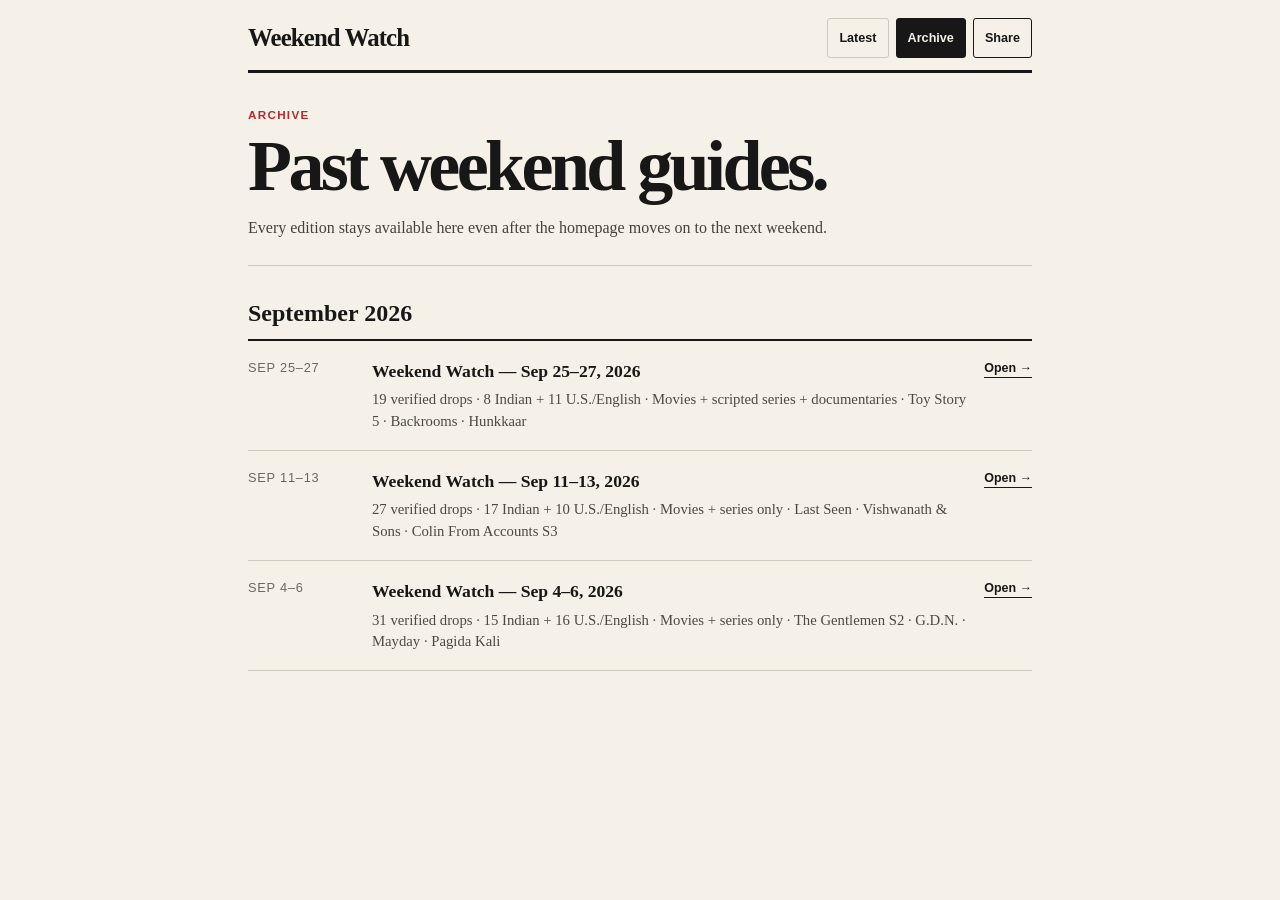
==== archive/index.html @ e4eef2a5 "Sept 25th Update" ====
<!DOCTYPE html>
<html lang="en"><head><meta charset="utf-8"/><meta content="width=device-width, initial-scale=1, viewport-fit=cover" name="viewport"/><title>Weekend Watch — Archive</title><style> :root{--paper:#f5f1e8;--ink:#171717;--muted:#6b675f;--line:#cfc8bb;--red:#b52a2a;--blue:#275a8a}*{box-sizing:border-box}body{margin:0;background:var(--paper);color:var(--ink);font-family:Arial,Helvetica,sans-serif;line-height:1.45;-webkit-font-smoothing:antialiased}.page{width:min(820px,100%);margin:0 auto;padding:0 18px 56px}header{padding:18px 0 12px;border-bottom:3px solid var(--ink)}.masthead-row{display:flex;align-items:center;justify-content:space-between;gap:14px}.brand{font-family:Georgia,"Times New Roman",serif;font-weight:700;font-size:1.55rem;letter-spacing:-.035em;white-space:nowrap}.header-actions{display:flex;align-items:center;gap:7px}.nav-link,.share{display:inline-flex;align-items:center;justify-content:center;min-height:40px;padding:8px 11px;border:1px solid var(--line);border-radius:3px;background:transparent;color:var(--ink);text-decoration:none;font-weight:700;font-size:.79rem;cursor:pointer;white-space:nowrap}.nav-link.active{background:var(--ink);border-color:var(--ink);color:var(--paper)}.share{border-color:var(--ink)}.hero{padding:34px 0 26px;border-bottom:1px solid var(--line)}.kicker{color:var(--red);font-weight:800;text-transform:uppercase;letter-spacing:.11em;font-size:.73rem;margin-bottom:8px}h1{font-family:Georgia,"Times New Roman",serif;font-size:clamp(2.3rem,9vw,4.5rem);line-height:.97;letter-spacing:-.05em;margin:0}.dek{color:#45413b;font-family:Georgia,"Times New Roman",serif;font-size:1rem;margin:14px 0 0}.month{margin-top:30px}.month h2{font-family:Georgia,"Times New Roman",serif;font-size:1.5rem;margin:0;padding-bottom:8px;border-bottom:2px solid var(--ink)}.edition{display:grid;grid-template-columns:110px minmax(0,1fr) auto;gap:14px;align-items:start;padding:18px 0;border-bottom:1px solid var(--line)}.date{color:var(--muted);font-size:.8rem;text-transform:uppercase;letter-spacing:.06em}.title{font-family:Georgia,"Times New Roman",serif;font-size:1.1rem;font-weight:700}.summary{color:#4d4841;font-family:Georgia,"Times New Roman",serif;font-size:.92rem;margin-top:5px}.open{color:var(--ink);text-decoration:none;font-weight:800;font-size:.78rem;white-space:nowrap;border-bottom:1px solid var(--ink)}.toast{position:fixed;left:50%;bottom:22px;transform:translateX(-50%) translateY(20px);background:var(--ink);color:#fff;padding:10px 14px;border-radius:4px;font-size:.8rem;opacity:0;pointer-events:none;transition:.2s ease}.toast.show{opacity:1;transform:translateX(-50%) translateY(0)}@media(max-width:560px){.edition{grid-template-columns:1fr auto}.date{grid-column:1/-1}}@media(max-width:480px){.masthead-row{flex-wrap:wrap}.header-actions{width:100%;justify-content:flex-start}}</style><link href="/manifest.webmanifest" rel="manifest"/><meta content="#f5f1e8" name="theme-color"/><meta content="Weekend Watch" name="application-name"/><meta content="yes" name="apple-mobile-web-app-capable"/><meta content="Weekend Watch" name="apple-mobile-web-app-title"/><link href="/icons/apple-touch-icon.png" rel="apple-touch-icon" sizes="180x180"/><link href="/icons/favicon-32.png" rel="icon" sizes="32x32" type="image/png"/><link href="/icons/icon-192.png" rel="icon" sizes="192x192" type="image/png"/></head><body><div class="page"><header><div class="masthead-row"><div class="brand">Weekend Watch</div><div aria-label="Site navigation" class="header-actions"><a class="nav-link" href="/">Latest</a><a class="nav-link active" href="/archive/">Archive</a><button class="share" id="shareButton" type="button">Share</button></div></div></header><section class="hero"><div class="kicker">Archive</div><h1>Past weekend guides.</h1><p class="dek">Every edition stays available here even after the homepage moves on to the next weekend.</p></section><section class="month"><h2>September 2026</h2>
<article class="edition"><div class="date">Sep 25–27</div><div><div class="title">Weekend Watch — Sep 25–27, 2026</div><div class="summary">19 verified drops · 8 Indian + 11 U.S./English · Movies + scripted series + documentaries · Toy Story 5 · Backrooms · Hunkkaar</div></div><a class="open" href="/archive/2026-09-25/">Open →</a></article><article class="edition"><div class="date">Sep 11–13</div><div><div class="title">Weekend Watch — Sep 11–13, 2026</div><div class="summary">27 verified drops · 17 Indian + 10 U.S./English · Movies + series only · Last Seen · Vishwanath &amp; Sons · Colin From Accounts S3</div></div><a class="open" href="/archive/2026-09-11/">Open →</a></article>
<article class="edition"><div class="date">Sep 4–6</div><div><div class="title">Weekend Watch — Sep 4–6, 2026</div><div class="summary">31 verified drops · 15 Indian + 16 U.S./English · Movies + series only · The Gentlemen S2 · G.D.N. · Mayday · Pagida Kali</div></div><a class="open" href="/archive/2026-09-04/">Open →</a></article>
</section></div><div aria-live="polite" class="toast" id="toast" role="status">Link copied</div><script>(()=>{const b=document.getElementById('shareButton'),t=document.getElementById('toast'),u='https://ott.rudraraju.dev/archive/';function s(m){t.textContent=m;t.classList.add('show');setTimeout(()=>t.classList.remove('show'),1800)}b.addEventListener('click',async()=>{const d={title:'Weekend Watch Archive',text:'Browse past Weekend Watch guides.',url:u};try{if(navigator.share)await navigator.share(d);else if(navigator.clipboard){await navigator.clipboard.writeText(u);s('Link copied')}else s('Copy the page address to share')}catch(e){if(e&&e.name!=='AbortError')s('Could not share')}})})();</script><script>if("serviceWorker"in navigator)window.addEventListener("load",()=>navigator.serviceWorker.register("/sw.js").catch(()=>{}));</script></body></html>
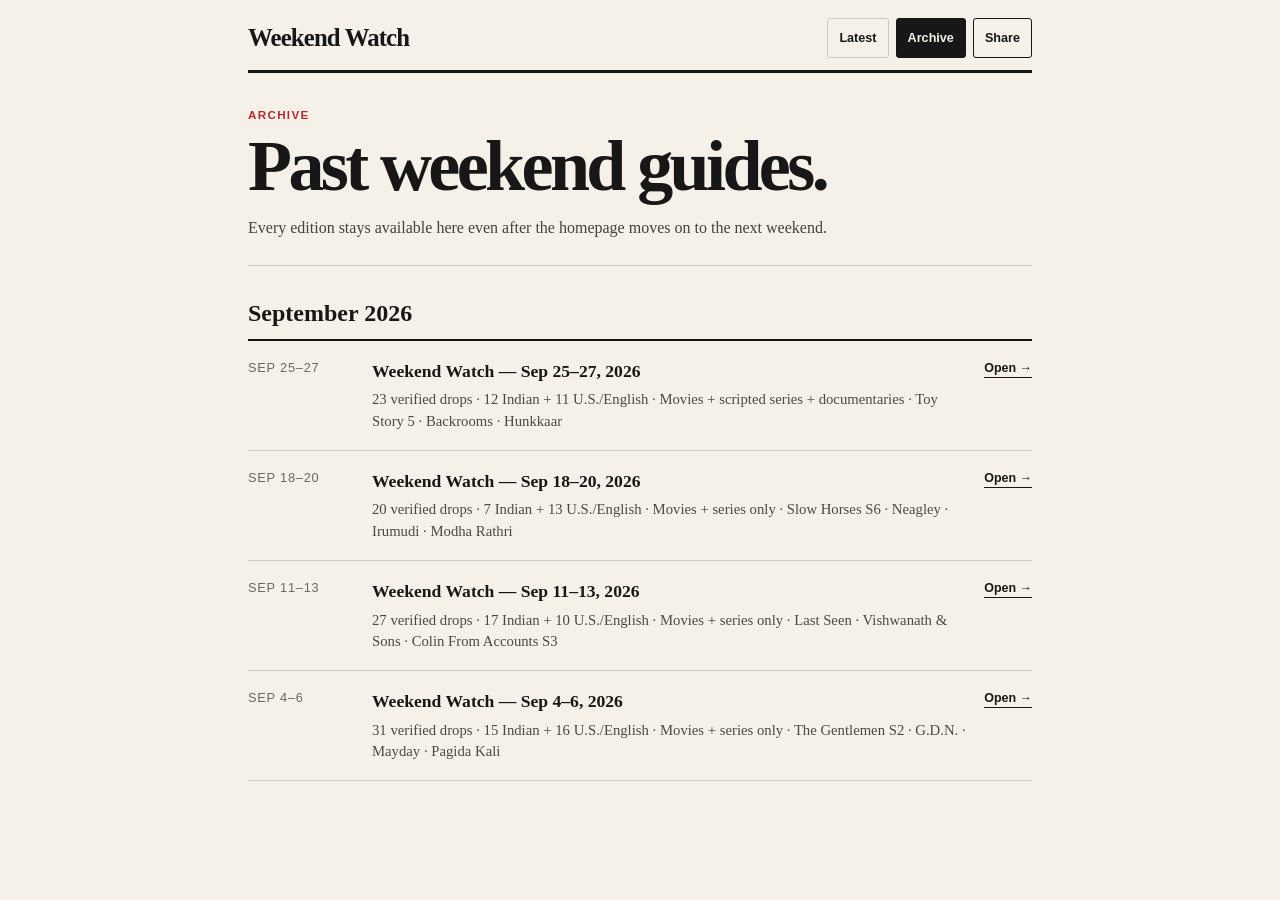
==== commit 648aea6d: "Missing content added back" ====
--- a/archive/index.html
+++ b/archive/index.html
@@ -1,5 +1,6 @@
 <!DOCTYPE html>
+
 <html lang="en"><head><meta charset="utf-8"/><meta content="width=device-width, initial-scale=1, viewport-fit=cover" name="viewport"/><title>Weekend Watch — Archive</title><style> :root{--paper:#f5f1e8;--ink:#171717;--muted:#6b675f;--line:#cfc8bb;--red:#b52a2a;--blue:#275a8a}*{box-sizing:border-box}body{margin:0;background:var(--paper);color:var(--ink);font-family:Arial,Helvetica,sans-serif;line-height:1.45;-webkit-font-smoothing:antialiased}.page{width:min(820px,100%);margin:0 auto;padding:0 18px 56px}header{padding:18px 0 12px;border-bottom:3px solid var(--ink)}.masthead-row{display:flex;align-items:center;justify-content:space-between;gap:14px}.brand{font-family:Georgia,"Times New Roman",serif;font-weight:700;font-size:1.55rem;letter-spacing:-.035em;white-space:nowrap}.header-actions{display:flex;align-items:center;gap:7px}.nav-link,.share{display:inline-flex;align-items:center;justify-content:center;min-height:40px;padding:8px 11px;border:1px solid var(--line);border-radius:3px;background:transparent;color:var(--ink);text-decoration:none;font-weight:700;font-size:.79rem;cursor:pointer;white-space:nowrap}.nav-link.active{background:var(--ink);border-color:var(--ink);color:var(--paper)}.share{border-color:var(--ink)}.hero{padding:34px 0 26px;border-bottom:1px solid var(--line)}.kicker{color:var(--red);font-weight:800;text-transform:uppercase;letter-spacing:.11em;font-size:.73rem;margin-bottom:8px}h1{font-family:Georgia,"Times New Roman",serif;font-size:clamp(2.3rem,9vw,4.5rem);line-height:.97;letter-spacing:-.05em;margin:0}.dek{color:#45413b;font-family:Georgia,"Times New Roman",serif;font-size:1rem;margin:14px 0 0}.month{margin-top:30px}.month h2{font-family:Georgia,"Times New Roman",serif;font-size:1.5rem;margin:0;padding-bottom:8px;border-bottom:2px solid var(--ink)}.edition{display:grid;grid-template-columns:110px minmax(0,1fr) auto;gap:14px;align-items:start;padding:18px 0;border-bottom:1px solid var(--line)}.date{color:var(--muted);font-size:.8rem;text-transform:uppercase;letter-spacing:.06em}.title{font-family:Georgia,"Times New Roman",serif;font-size:1.1rem;font-weight:700}.summary{color:#4d4841;font-family:Georgia,"Times New Roman",serif;font-size:.92rem;margin-top:5px}.open{color:var(--ink);text-decoration:none;font-weight:800;font-size:.78rem;white-space:nowrap;border-bottom:1px solid var(--ink)}.toast{position:fixed;left:50%;bottom:22px;transform:translateX(-50%) translateY(20px);background:var(--ink);color:#fff;padding:10px 14px;border-radius:4px;font-size:.8rem;opacity:0;pointer-events:none;transition:.2s ease}.toast.show{opacity:1;transform:translateX(-50%) translateY(0)}@media(max-width:560px){.edition{grid-template-columns:1fr auto}.date{grid-column:1/-1}}@media(max-width:480px){.masthead-row{flex-wrap:wrap}.header-actions{width:100%;justify-content:flex-start}}</style><link href="/manifest.webmanifest" rel="manifest"/><meta content="#f5f1e8" name="theme-color"/><meta content="Weekend Watch" name="application-name"/><meta content="yes" name="apple-mobile-web-app-capable"/><meta content="Weekend Watch" name="apple-mobile-web-app-title"/><link href="/icons/apple-touch-icon.png" rel="apple-touch-icon" sizes="180x180"/><link href="/icons/favicon-32.png" rel="icon" sizes="32x32" type="image/png"/><link href="/icons/icon-192.png" rel="icon" sizes="192x192" type="image/png"/></head><body><div class="page"><header><div class="masthead-row"><div class="brand">Weekend Watch</div><div aria-label="Site navigation" class="header-actions"><a class="nav-link" href="/">Latest</a><a class="nav-link active" href="/archive/">Archive</a><button class="share" id="shareButton" type="button">Share</button></div></div></header><section class="hero"><div class="kicker">Archive</div><h1>Past weekend guides.</h1><p class="dek">Every edition stays available here even after the homepage moves on to the next weekend.</p></section><section class="month"><h2>September 2026</h2>
-<article class="edition"><div class="date">Sep 25–27</div><div><div class="title">Weekend Watch — Sep 25–27, 2026</div><div class="summary">19 verified drops · 8 Indian + 11 U.S./English · Movies + scripted series + documentaries · Toy Story 5 · Backrooms · Hunkkaar</div></div><a class="open" href="/archive/2026-09-25/">Open →</a></article><article class="edition"><div class="date">Sep 11–13</div><div><div class="title">Weekend Watch — Sep 11–13, 2026</div><div class="summary">27 verified drops · 17 Indian + 10 U.S./English · Movies + series only · Last Seen · Vishwanath &amp; Sons · Colin From Accounts S3</div></div><a class="open" href="/archive/2026-09-11/">Open →</a></article>
+<article class="edition"><div class="date">Sep 25–27</div><div><div class="title">Weekend Watch — Sep 25–27, 2026</div><div class="summary">23 verified drops · 12 Indian + 11 U.S./English · Movies + scripted series + documentaries · Toy Story 5 · Backrooms · Hunkkaar</div></div><a class="open" href="/archive/2026-09-25/">Open →</a></article><article class="edition"><div class="date">Sep 18–20</div><div><div class="title">Weekend Watch — Sep 18–20, 2026</div><div class="summary">20 verified drops · 7 Indian + 13 U.S./English · Movies + series only · Slow Horses S6 · Neagley · Irumudi · Modha Rathri</div></div><a class="open" href="/archive/2026-09-18/">Open →</a></article><article class="edition"><div class="date">Sep 11–13</div><div><div class="title">Weekend Watch — Sep 11–13, 2026</div><div class="summary">27 verified drops · 17 Indian + 10 U.S./English · Movies + series only · Last Seen · Vishwanath &amp; Sons · Colin From Accounts S3</div></div><a class="open" href="/archive/2026-09-11/">Open →</a></article>
 <article class="edition"><div class="date">Sep 4–6</div><div><div class="title">Weekend Watch — Sep 4–6, 2026</div><div class="summary">31 verified drops · 15 Indian + 16 U.S./English · Movies + series only · The Gentlemen S2 · G.D.N. · Mayday · Pagida Kali</div></div><a class="open" href="/archive/2026-09-04/">Open →</a></article>
 </section></div><div aria-live="polite" class="toast" id="toast" role="status">Link copied</div><script>(()=>{const b=document.getElementById('shareButton'),t=document.getElementById('toast'),u='https://ott.rudraraju.dev/archive/';function s(m){t.textContent=m;t.classList.add('show');setTimeout(()=>t.classList.remove('show'),1800)}b.addEventListener('click',async()=>{const d={title:'Weekend Watch Archive',text:'Browse past Weekend Watch guides.',url:u};try{if(navigator.share)await navigator.share(d);else if(navigator.clipboard){await navigator.clipboard.writeText(u);s('Link copied')}else s('Copy the page address to share')}catch(e){if(e&&e.name!=='AbortError')s('Could not share')}})})();</script><script>if("serviceWorker"in navigator)window.addEventListener("load",()=>navigator.serviceWorker.register("/sw.js").catch(()=>{}));</script></body></html>
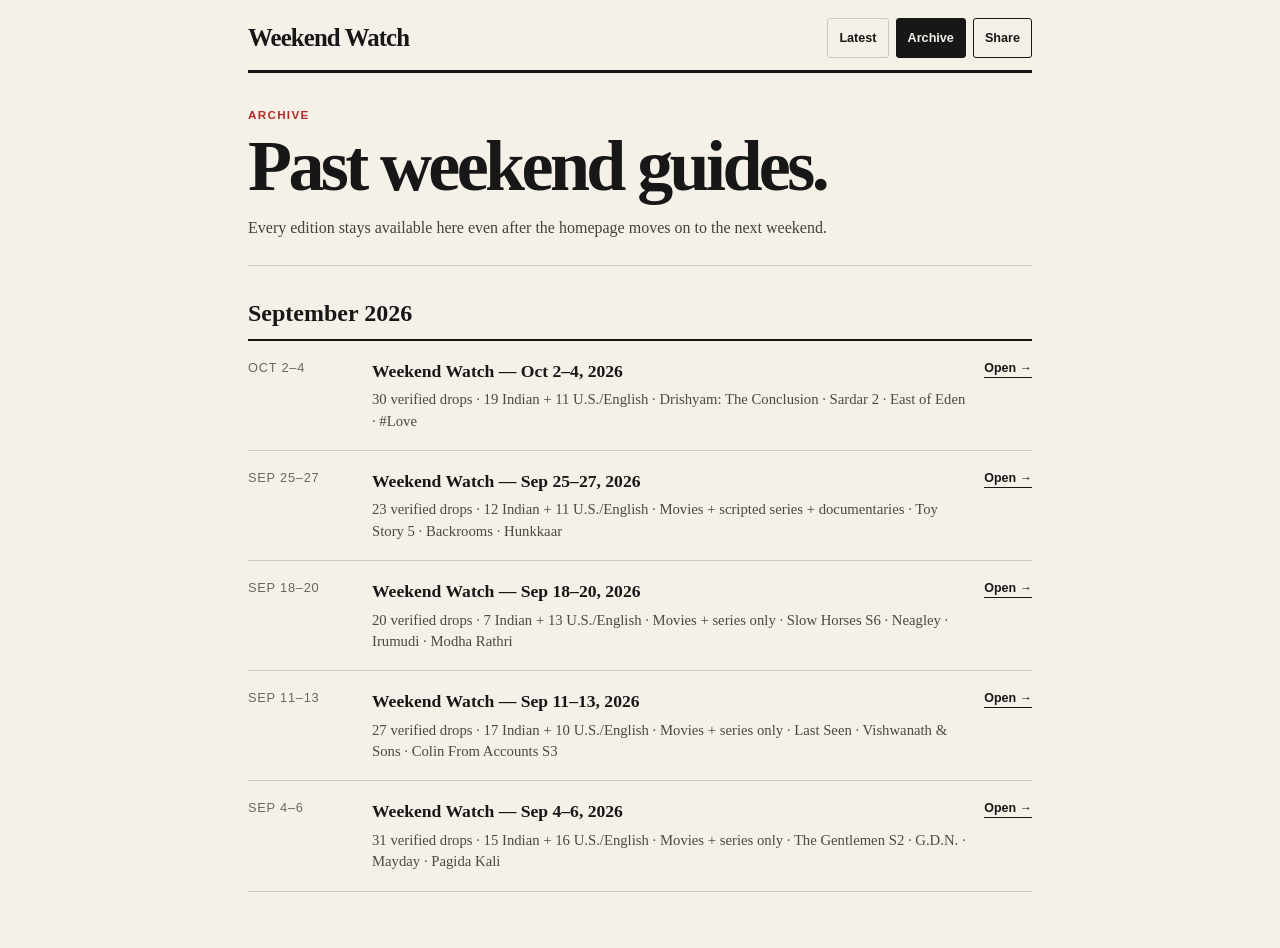
==== commit d3020b75: "Oct 2nd Update" ====
--- a/archive/index.html
+++ b/archive/index.html
@@ -1,6 +1,6 @@
 <!DOCTYPE html>
 
 <html lang="en"><head><meta charset="utf-8"/><meta content="width=device-width, initial-scale=1, viewport-fit=cover" name="viewport"/><title>Weekend Watch — Archive</title><style> :root{--paper:#f5f1e8;--ink:#171717;--muted:#6b675f;--line:#cfc8bb;--red:#b52a2a;--blue:#275a8a}*{box-sizing:border-box}body{margin:0;background:var(--paper);color:var(--ink);font-family:Arial,Helvetica,sans-serif;line-height:1.45;-webkit-font-smoothing:antialiased}.page{width:min(820px,100%);margin:0 auto;padding:0 18px 56px}header{padding:18px 0 12px;border-bottom:3px solid var(--ink)}.masthead-row{display:flex;align-items:center;justify-content:space-between;gap:14px}.brand{font-family:Georgia,"Times New Roman",serif;font-weight:700;font-size:1.55rem;letter-spacing:-.035em;white-space:nowrap}.header-actions{display:flex;align-items:center;gap:7px}.nav-link,.share{display:inline-flex;align-items:center;justify-content:center;min-height:40px;padding:8px 11px;border:1px solid var(--line);border-radius:3px;background:transparent;color:var(--ink);text-decoration:none;font-weight:700;font-size:.79rem;cursor:pointer;white-space:nowrap}.nav-link.active{background:var(--ink);border-color:var(--ink);color:var(--paper)}.share{border-color:var(--ink)}.hero{padding:34px 0 26px;border-bottom:1px solid var(--line)}.kicker{color:var(--red);font-weight:800;text-transform:uppercase;letter-spacing:.11em;font-size:.73rem;margin-bottom:8px}h1{font-family:Georgia,"Times New Roman",serif;font-size:clamp(2.3rem,9vw,4.5rem);line-height:.97;letter-spacing:-.05em;margin:0}.dek{color:#45413b;font-family:Georgia,"Times New Roman",serif;font-size:1rem;margin:14px 0 0}.month{margin-top:30px}.month h2{font-family:Georgia,"Times New Roman",serif;font-size:1.5rem;margin:0;padding-bottom:8px;border-bottom:2px solid var(--ink)}.edition{display:grid;grid-template-columns:110px minmax(0,1fr) auto;gap:14px;align-items:start;padding:18px 0;border-bottom:1px solid var(--line)}.date{color:var(--muted);font-size:.8rem;text-transform:uppercase;letter-spacing:.06em}.title{font-family:Georgia,"Times New Roman",serif;font-size:1.1rem;font-weight:700}.summary{color:#4d4841;font-family:Georgia,"Times New Roman",serif;font-size:.92rem;margin-top:5px}.open{color:var(--ink);text-decoration:none;font-weight:800;font-size:.78rem;white-space:nowrap;border-bottom:1px solid var(--ink)}.toast{position:fixed;left:50%;bottom:22px;transform:translateX(-50%) translateY(20px);background:var(--ink);color:#fff;padding:10px 14px;border-radius:4px;font-size:.8rem;opacity:0;pointer-events:none;transition:.2s ease}.toast.show{opacity:1;transform:translateX(-50%) translateY(0)}@media(max-width:560px){.edition{grid-template-columns:1fr auto}.date{grid-column:1/-1}}@media(max-width:480px){.masthead-row{flex-wrap:wrap}.header-actions{width:100%;justify-content:flex-start}}</style><link href="/manifest.webmanifest" rel="manifest"/><meta content="#f5f1e8" name="theme-color"/><meta content="Weekend Watch" name="application-name"/><meta content="yes" name="apple-mobile-web-app-capable"/><meta content="Weekend Watch" name="apple-mobile-web-app-title"/><link href="/icons/apple-touch-icon.png" rel="apple-touch-icon" sizes="180x180"/><link href="/icons/favicon-32.png" rel="icon" sizes="32x32" type="image/png"/><link href="/icons/icon-192.png" rel="icon" sizes="192x192" type="image/png"/></head><body><div class="page"><header><div class="masthead-row"><div class="brand">Weekend Watch</div><div aria-label="Site navigation" class="header-actions"><a class="nav-link" href="/">Latest</a><a class="nav-link active" href="/archive/">Archive</a><button class="share" id="shareButton" type="button">Share</button></div></div></header><section class="hero"><div class="kicker">Archive</div><h1>Past weekend guides.</h1><p class="dek">Every edition stays available here even after the homepage moves on to the next weekend.</p></section><section class="month"><h2>September 2026</h2>
-<article class="edition"><div class="date">Sep 25–27</div><div><div class="title">Weekend Watch — Sep 25–27, 2026</div><div class="summary">23 verified drops · 12 Indian + 11 U.S./English · Movies + scripted series + documentaries · Toy Story 5 · Backrooms · Hunkkaar</div></div><a class="open" href="/archive/2026-09-25/">Open →</a></article><article class="edition"><div class="date">Sep 18–20</div><div><div class="title">Weekend Watch — Sep 18–20, 2026</div><div class="summary">20 verified drops · 7 Indian + 13 U.S./English · Movies + series only · Slow Horses S6 · Neagley · Irumudi · Modha Rathri</div></div><a class="open" href="/archive/2026-09-18/">Open →</a></article><article class="edition"><div class="date">Sep 11–13</div><div><div class="title">Weekend Watch — Sep 11–13, 2026</div><div class="summary">27 verified drops · 17 Indian + 10 U.S./English · Movies + series only · Last Seen · Vishwanath &amp; Sons · Colin From Accounts S3</div></div><a class="open" href="/archive/2026-09-11/">Open →</a></article>
+<article class="edition"><div class="date">Oct 2–4</div><div><div class="title">Weekend Watch — Oct 2–4, 2026</div><div class="summary">30 verified drops · 19 Indian + 11 U.S./English · Drishyam: The Conclusion · Sardar 2 · East of Eden · #Love</div></div><a class="open" href="/archive/2026-10-02/">Open →</a></article><article class="edition"><div class="date">Sep 25–27</div><div><div class="title">Weekend Watch — Sep 25–27, 2026</div><div class="summary">23 verified drops · 12 Indian + 11 U.S./English · Movies + scripted series + documentaries · Toy Story 5 · Backrooms · Hunkkaar</div></div><a class="open" href="/archive/2026-09-25/">Open →</a></article><article class="edition"><div class="date">Sep 18–20</div><div><div class="title">Weekend Watch — Sep 18–20, 2026</div><div class="summary">20 verified drops · 7 Indian + 13 U.S./English · Movies + series only · Slow Horses S6 · Neagley · Irumudi · Modha Rathri</div></div><a class="open" href="/archive/2026-09-18/">Open →</a></article><article class="edition"><div class="date">Sep 11–13</div><div><div class="title">Weekend Watch — Sep 11–13, 2026</div><div class="summary">27 verified drops · 17 Indian + 10 U.S./English · Movies + series only · Last Seen · Vishwanath &amp; Sons · Colin From Accounts S3</div></div><a class="open" href="/archive/2026-09-11/">Open →</a></article>
 <article class="edition"><div class="date">Sep 4–6</div><div><div class="title">Weekend Watch — Sep 4–6, 2026</div><div class="summary">31 verified drops · 15 Indian + 16 U.S./English · Movies + series only · The Gentlemen S2 · G.D.N. · Mayday · Pagida Kali</div></div><a class="open" href="/archive/2026-09-04/">Open →</a></article>
 </section></div><div aria-live="polite" class="toast" id="toast" role="status">Link copied</div><script>(()=>{const b=document.getElementById('shareButton'),t=document.getElementById('toast'),u='https://ott.rudraraju.dev/archive/';function s(m){t.textContent=m;t.classList.add('show');setTimeout(()=>t.classList.remove('show'),1800)}b.addEventListener('click',async()=>{const d={title:'Weekend Watch Archive',text:'Browse past Weekend Watch guides.',url:u};try{if(navigator.share)await navigator.share(d);else if(navigator.clipboard){await navigator.clipboard.writeText(u);s('Link copied')}else s('Copy the page address to share')}catch(e){if(e&&e.name!=='AbortError')s('Could not share')}})})();</script><script>if("serviceWorker"in navigator)window.addEventListener("load",()=>navigator.serviceWorker.register("/sw.js").catch(()=>{}));</script></body></html>
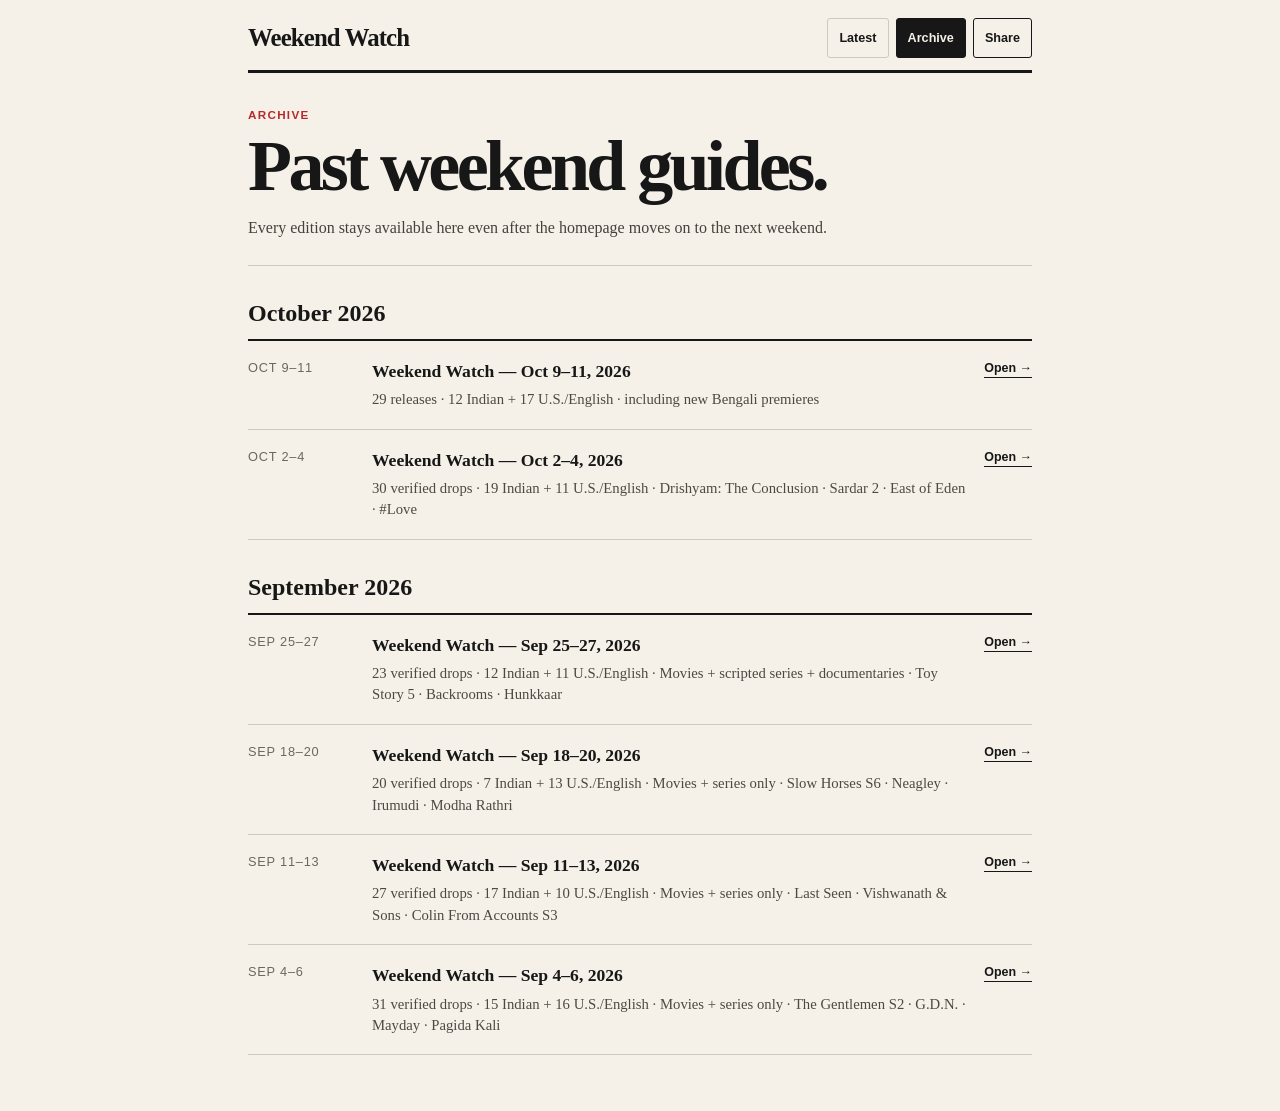
==== commit 5defe262: "Oct 9th Update" ====
--- a/archive/index.html
+++ b/archive/index.html
@@ -1,6 +1,8 @@
 <!DOCTYPE html>
 
-<html lang="en"><head><meta charset="utf-8"/><meta content="width=device-width, initial-scale=1, viewport-fit=cover" name="viewport"/><title>Weekend Watch — Archive</title><style> :root{--paper:#f5f1e8;--ink:#171717;--muted:#6b675f;--line:#cfc8bb;--red:#b52a2a;--blue:#275a8a}*{box-sizing:border-box}body{margin:0;background:var(--paper);color:var(--ink);font-family:Arial,Helvetica,sans-serif;line-height:1.45;-webkit-font-smoothing:antialiased}.page{width:min(820px,100%);margin:0 auto;padding:0 18px 56px}header{padding:18px 0 12px;border-bottom:3px solid var(--ink)}.masthead-row{display:flex;align-items:center;justify-content:space-between;gap:14px}.brand{font-family:Georgia,"Times New Roman",serif;font-weight:700;font-size:1.55rem;letter-spacing:-.035em;white-space:nowrap}.header-actions{display:flex;align-items:center;gap:7px}.nav-link,.share{display:inline-flex;align-items:center;justify-content:center;min-height:40px;padding:8px 11px;border:1px solid var(--line);border-radius:3px;background:transparent;color:var(--ink);text-decoration:none;font-weight:700;font-size:.79rem;cursor:pointer;white-space:nowrap}.nav-link.active{background:var(--ink);border-color:var(--ink);color:var(--paper)}.share{border-color:var(--ink)}.hero{padding:34px 0 26px;border-bottom:1px solid var(--line)}.kicker{color:var(--red);font-weight:800;text-transform:uppercase;letter-spacing:.11em;font-size:.73rem;margin-bottom:8px}h1{font-family:Georgia,"Times New Roman",serif;font-size:clamp(2.3rem,9vw,4.5rem);line-height:.97;letter-spacing:-.05em;margin:0}.dek{color:#45413b;font-family:Georgia,"Times New Roman",serif;font-size:1rem;margin:14px 0 0}.month{margin-top:30px}.month h2{font-family:Georgia,"Times New Roman",serif;font-size:1.5rem;margin:0;padding-bottom:8px;border-bottom:2px solid var(--ink)}.edition{display:grid;grid-template-columns:110px minmax(0,1fr) auto;gap:14px;align-items:start;padding:18px 0;border-bottom:1px solid var(--line)}.date{color:var(--muted);font-size:.8rem;text-transform:uppercase;letter-spacing:.06em}.title{font-family:Georgia,"Times New Roman",serif;font-size:1.1rem;font-weight:700}.summary{color:#4d4841;font-family:Georgia,"Times New Roman",serif;font-size:.92rem;margin-top:5px}.open{color:var(--ink);text-decoration:none;font-weight:800;font-size:.78rem;white-space:nowrap;border-bottom:1px solid var(--ink)}.toast{position:fixed;left:50%;bottom:22px;transform:translateX(-50%) translateY(20px);background:var(--ink);color:#fff;padding:10px 14px;border-radius:4px;font-size:.8rem;opacity:0;pointer-events:none;transition:.2s ease}.toast.show{opacity:1;transform:translateX(-50%) translateY(0)}@media(max-width:560px){.edition{grid-template-columns:1fr auto}.date{grid-column:1/-1}}@media(max-width:480px){.masthead-row{flex-wrap:wrap}.header-actions{width:100%;justify-content:flex-start}}</style><link href="/manifest.webmanifest" rel="manifest"/><meta content="#f5f1e8" name="theme-color"/><meta content="Weekend Watch" name="application-name"/><meta content="yes" name="apple-mobile-web-app-capable"/><meta content="Weekend Watch" name="apple-mobile-web-app-title"/><link href="/icons/apple-touch-icon.png" rel="apple-touch-icon" sizes="180x180"/><link href="/icons/favicon-32.png" rel="icon" sizes="32x32" type="image/png"/><link href="/icons/icon-192.png" rel="icon" sizes="192x192" type="image/png"/></head><body><div class="page"><header><div class="masthead-row"><div class="brand">Weekend Watch</div><div aria-label="Site navigation" class="header-actions"><a class="nav-link" href="/">Latest</a><a class="nav-link active" href="/archive/">Archive</a><button class="share" id="shareButton" type="button">Share</button></div></div></header><section class="hero"><div class="kicker">Archive</div><h1>Past weekend guides.</h1><p class="dek">Every edition stays available here even after the homepage moves on to the next weekend.</p></section><section class="month"><h2>September 2026</h2>
-<article class="edition"><div class="date">Oct 2–4</div><div><div class="title">Weekend Watch — Oct 2–4, 2026</div><div class="summary">30 verified drops · 19 Indian + 11 U.S./English · Drishyam: The Conclusion · Sardar 2 · East of Eden · #Love</div></div><a class="open" href="/archive/2026-10-02/">Open →</a></article><article class="edition"><div class="date">Sep 25–27</div><div><div class="title">Weekend Watch — Sep 25–27, 2026</div><div class="summary">23 verified drops · 12 Indian + 11 U.S./English · Movies + scripted series + documentaries · Toy Story 5 · Backrooms · Hunkkaar</div></div><a class="open" href="/archive/2026-09-25/">Open →</a></article><article class="edition"><div class="date">Sep 18–20</div><div><div class="title">Weekend Watch — Sep 18–20, 2026</div><div class="summary">20 verified drops · 7 Indian + 13 U.S./English · Movies + series only · Slow Horses S6 · Neagley · Irumudi · Modha Rathri</div></div><a class="open" href="/archive/2026-09-18/">Open →</a></article><article class="edition"><div class="date">Sep 11–13</div><div><div class="title">Weekend Watch — Sep 11–13, 2026</div><div class="summary">27 verified drops · 17 Indian + 10 U.S./English · Movies + series only · Last Seen · Vishwanath &amp; Sons · Colin From Accounts S3</div></div><a class="open" href="/archive/2026-09-11/">Open →</a></article>
+<html lang="en"><head><meta charset="utf-8"/><meta content="width=device-width, initial-scale=1, viewport-fit=cover" name="viewport"/><title>Weekend Watch — Archive</title><style> :root{--paper:#f5f1e8;--ink:#171717;--muted:#6b675f;--line:#cfc8bb;--red:#b52a2a;--blue:#275a8a}*{box-sizing:border-box}body{margin:0;background:var(--paper);color:var(--ink);font-family:Arial,Helvetica,sans-serif;line-height:1.45;-webkit-font-smoothing:antialiased}.page{width:min(820px,100%);margin:0 auto;padding:0 18px 56px}header{padding:18px 0 12px;border-bottom:3px solid var(--ink)}.masthead-row{display:flex;align-items:center;justify-content:space-between;gap:14px}.brand{font-family:Georgia,"Times New Roman",serif;font-weight:700;font-size:1.55rem;letter-spacing:-.035em;white-space:nowrap}.header-actions{display:flex;align-items:center;gap:7px}.nav-link,.share{display:inline-flex;align-items:center;justify-content:center;min-height:40px;padding:8px 11px;border:1px solid var(--line);border-radius:3px;background:transparent;color:var(--ink);text-decoration:none;font-weight:700;font-size:.79rem;cursor:pointer;white-space:nowrap}.nav-link.active{background:var(--ink);border-color:var(--ink);color:var(--paper)}.share{border-color:var(--ink)}.hero{padding:34px 0 26px;border-bottom:1px solid var(--line)}.kicker{color:var(--red);font-weight:800;text-transform:uppercase;letter-spacing:.11em;font-size:.73rem;margin-bottom:8px}h1{font-family:Georgia,"Times New Roman",serif;font-size:clamp(2.3rem,9vw,4.5rem);line-height:.97;letter-spacing:-.05em;margin:0}.dek{color:#45413b;font-family:Georgia,"Times New Roman",serif;font-size:1rem;margin:14px 0 0}.month{margin-top:30px}.month h2{font-family:Georgia,"Times New Roman",serif;font-size:1.5rem;margin:0;padding-bottom:8px;border-bottom:2px solid var(--ink)}.edition{display:grid;grid-template-columns:110px minmax(0,1fr) auto;gap:14px;align-items:start;padding:18px 0;border-bottom:1px solid var(--line)}.date{color:var(--muted);font-size:.8rem;text-transform:uppercase;letter-spacing:.06em}.title{font-family:Georgia,"Times New Roman",serif;font-size:1.1rem;font-weight:700}.summary{color:#4d4841;font-family:Georgia,"Times New Roman",serif;font-size:.92rem;margin-top:5px}.open{color:var(--ink);text-decoration:none;font-weight:800;font-size:.78rem;white-space:nowrap;border-bottom:1px solid var(--ink)}.toast{position:fixed;left:50%;bottom:22px;transform:translateX(-50%) translateY(20px);background:var(--ink);color:#fff;padding:10px 14px;border-radius:4px;font-size:.8rem;opacity:0;pointer-events:none;transition:.2s ease}.toast.show{opacity:1;transform:translateX(-50%) translateY(0)}@media(max-width:560px){.edition{grid-template-columns:1fr auto}.date{grid-column:1/-1}}@media(max-width:480px){.masthead-row{flex-wrap:wrap}.header-actions{width:100%;justify-content:flex-start}}</style><link href="/manifest.webmanifest" rel="manifest"/><meta content="#f5f1e8" name="theme-color"/><meta content="Weekend Watch" name="application-name"/><meta content="yes" name="apple-mobile-web-app-capable"/><meta content="Weekend Watch" name="apple-mobile-web-app-title"/><link href="/icons/apple-touch-icon.png" rel="apple-touch-icon" sizes="180x180"/><link href="/icons/favicon-32.png" rel="icon" sizes="32x32" type="image/png"/><link href="/icons/icon-192.png" rel="icon" sizes="192x192" type="image/png"/></head><body><div class="page"><header><div class="masthead-row"><div class="brand">Weekend Watch</div><div aria-label="Site navigation" class="header-actions"><a class="nav-link" href="/">Latest</a><a class="nav-link active" href="/archive/">Archive</a><button class="share" id="shareButton" type="button">Share</button></div></div></header><section class="hero"><div class="kicker">Archive</div><h1>Past weekend guides.</h1><p class="dek">Every edition stays available here even after the homepage moves on to the next weekend.</p></section><section class="month"><h2>October 2026</h2>
+<article class="edition"><div class="date">Oct 9–11</div><div><div class="title">Weekend Watch — Oct 9–11, 2026</div><div class="summary">29 releases · 12 Indian + 17 U.S./English · including new Bengali premieres</div></div><a class="open" href="/archive/2026-10-09/">Open →</a></article>
+<article class="edition"><div class="date">Oct 2–4</div><div><div class="title">Weekend Watch — Oct 2–4, 2026</div><div class="summary">30 verified drops · 19 Indian + 11 U.S./English · Drishyam: The Conclusion · Sardar 2 · East of Eden · #Love</div></div><a class="open" href="/archive/2026-10-02/">Open →</a></article></section><section class="month"><h2>September 2026</h2>
+<article class="edition"><div class="date">Sep 25–27</div><div><div class="title">Weekend Watch — Sep 25–27, 2026</div><div class="summary">23 verified drops · 12 Indian + 11 U.S./English · Movies + scripted series + documentaries · Toy Story 5 · Backrooms · Hunkkaar</div></div><a class="open" href="/archive/2026-09-25/">Open →</a></article><article class="edition"><div class="date">Sep 18–20</div><div><div class="title">Weekend Watch — Sep 18–20, 2026</div><div class="summary">20 verified drops · 7 Indian + 13 U.S./English · Movies + series only · Slow Horses S6 · Neagley · Irumudi · Modha Rathri</div></div><a class="open" href="/archive/2026-09-18/">Open →</a></article><article class="edition"><div class="date">Sep 11–13</div><div><div class="title">Weekend Watch — Sep 11–13, 2026</div><div class="summary">27 verified drops · 17 Indian + 10 U.S./English · Movies + series only · Last Seen · Vishwanath &amp; Sons · Colin From Accounts S3</div></div><a class="open" href="/archive/2026-09-11/">Open →</a></article>
 <article class="edition"><div class="date">Sep 4–6</div><div><div class="title">Weekend Watch — Sep 4–6, 2026</div><div class="summary">31 verified drops · 15 Indian + 16 U.S./English · Movies + series only · The Gentlemen S2 · G.D.N. · Mayday · Pagida Kali</div></div><a class="open" href="/archive/2026-09-04/">Open →</a></article>
 </section></div><div aria-live="polite" class="toast" id="toast" role="status">Link copied</div><script>(()=>{const b=document.getElementById('shareButton'),t=document.getElementById('toast'),u='https://ott.rudraraju.dev/archive/';function s(m){t.textContent=m;t.classList.add('show');setTimeout(()=>t.classList.remove('show'),1800)}b.addEventListener('click',async()=>{const d={title:'Weekend Watch Archive',text:'Browse past Weekend Watch guides.',url:u};try{if(navigator.share)await navigator.share(d);else if(navigator.clipboard){await navigator.clipboard.writeText(u);s('Link copied')}else s('Copy the page address to share')}catch(e){if(e&&e.name!=='AbortError')s('Could not share')}})})();</script><script>if("serviceWorker"in navigator)window.addEventListener("load",()=>navigator.serviceWorker.register("/sw.js").catch(()=>{}));</script></body></html>
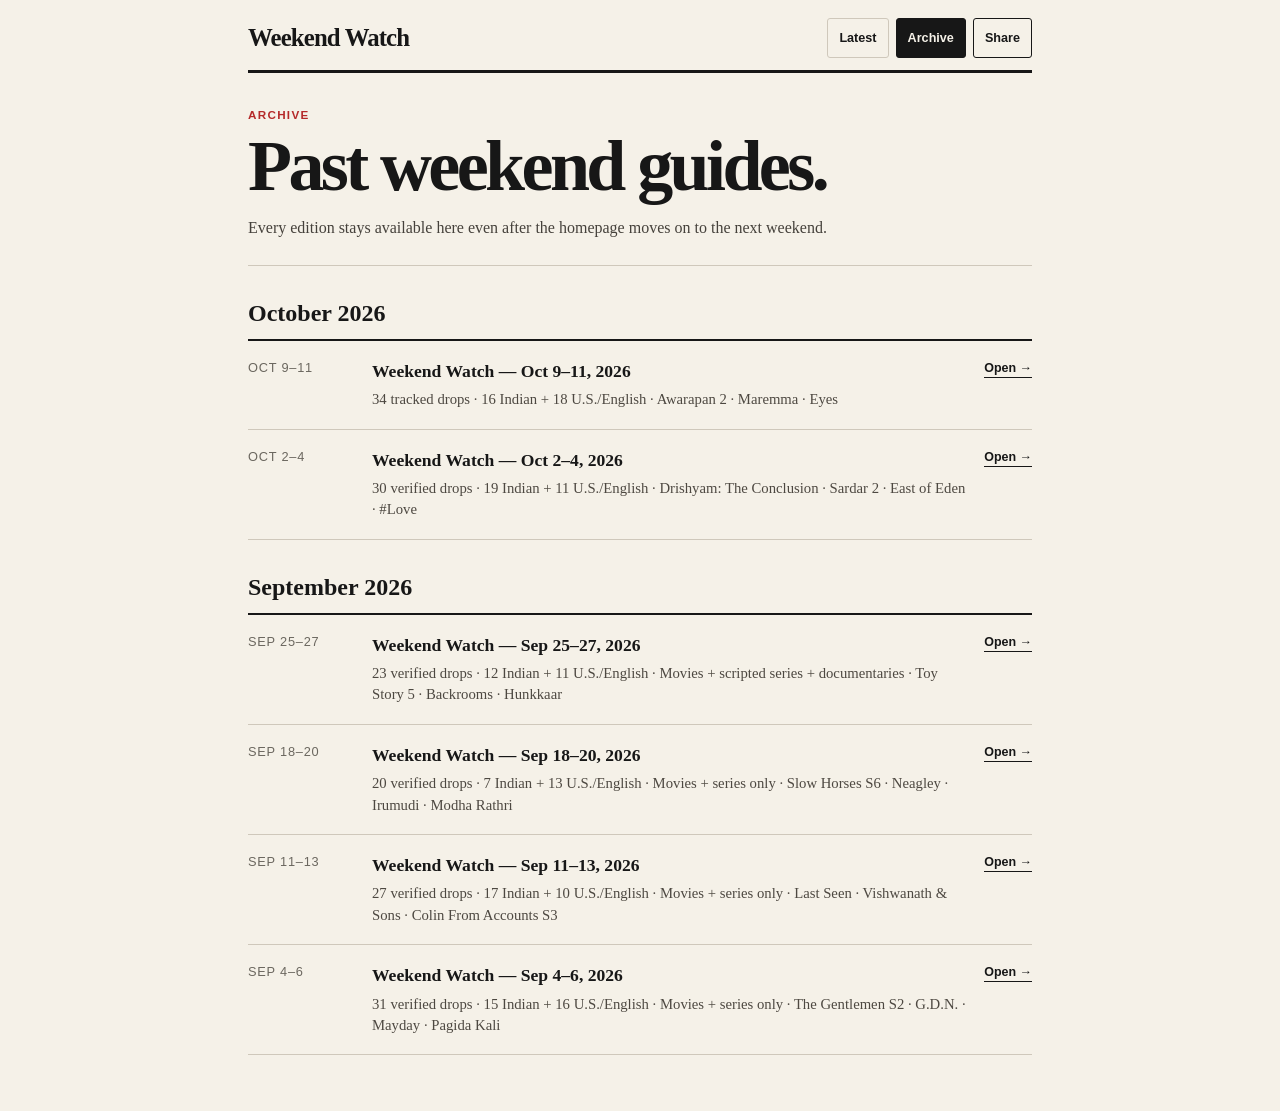
==== commit 8bbacc3c: "Update" ====
--- a/archive/index.html
+++ b/archive/index.html
@@ -1,7 +1,7 @@
 <!DOCTYPE html>
 
 <html lang="en"><head><meta charset="utf-8"/><meta content="width=device-width, initial-scale=1, viewport-fit=cover" name="viewport"/><title>Weekend Watch — Archive</title><style> :root{--paper:#f5f1e8;--ink:#171717;--muted:#6b675f;--line:#cfc8bb;--red:#b52a2a;--blue:#275a8a}*{box-sizing:border-box}body{margin:0;background:var(--paper);color:var(--ink);font-family:Arial,Helvetica,sans-serif;line-height:1.45;-webkit-font-smoothing:antialiased}.page{width:min(820px,100%);margin:0 auto;padding:0 18px 56px}header{padding:18px 0 12px;border-bottom:3px solid var(--ink)}.masthead-row{display:flex;align-items:center;justify-content:space-between;gap:14px}.brand{font-family:Georgia,"Times New Roman",serif;font-weight:700;font-size:1.55rem;letter-spacing:-.035em;white-space:nowrap}.header-actions{display:flex;align-items:center;gap:7px}.nav-link,.share{display:inline-flex;align-items:center;justify-content:center;min-height:40px;padding:8px 11px;border:1px solid var(--line);border-radius:3px;background:transparent;color:var(--ink);text-decoration:none;font-weight:700;font-size:.79rem;cursor:pointer;white-space:nowrap}.nav-link.active{background:var(--ink);border-color:var(--ink);color:var(--paper)}.share{border-color:var(--ink)}.hero{padding:34px 0 26px;border-bottom:1px solid var(--line)}.kicker{color:var(--red);font-weight:800;text-transform:uppercase;letter-spacing:.11em;font-size:.73rem;margin-bottom:8px}h1{font-family:Georgia,"Times New Roman",serif;font-size:clamp(2.3rem,9vw,4.5rem);line-height:.97;letter-spacing:-.05em;margin:0}.dek{color:#45413b;font-family:Georgia,"Times New Roman",serif;font-size:1rem;margin:14px 0 0}.month{margin-top:30px}.month h2{font-family:Georgia,"Times New Roman",serif;font-size:1.5rem;margin:0;padding-bottom:8px;border-bottom:2px solid var(--ink)}.edition{display:grid;grid-template-columns:110px minmax(0,1fr) auto;gap:14px;align-items:start;padding:18px 0;border-bottom:1px solid var(--line)}.date{color:var(--muted);font-size:.8rem;text-transform:uppercase;letter-spacing:.06em}.title{font-family:Georgia,"Times New Roman",serif;font-size:1.1rem;font-weight:700}.summary{color:#4d4841;font-family:Georgia,"Times New Roman",serif;font-size:.92rem;margin-top:5px}.open{color:var(--ink);text-decoration:none;font-weight:800;font-size:.78rem;white-space:nowrap;border-bottom:1px solid var(--ink)}.toast{position:fixed;left:50%;bottom:22px;transform:translateX(-50%) translateY(20px);background:var(--ink);color:#fff;padding:10px 14px;border-radius:4px;font-size:.8rem;opacity:0;pointer-events:none;transition:.2s ease}.toast.show{opacity:1;transform:translateX(-50%) translateY(0)}@media(max-width:560px){.edition{grid-template-columns:1fr auto}.date{grid-column:1/-1}}@media(max-width:480px){.masthead-row{flex-wrap:wrap}.header-actions{width:100%;justify-content:flex-start}}</style><link href="/manifest.webmanifest" rel="manifest"/><meta content="#f5f1e8" name="theme-color"/><meta content="Weekend Watch" name="application-name"/><meta content="yes" name="apple-mobile-web-app-capable"/><meta content="Weekend Watch" name="apple-mobile-web-app-title"/><link href="/icons/apple-touch-icon.png" rel="apple-touch-icon" sizes="180x180"/><link href="/icons/favicon-32.png" rel="icon" sizes="32x32" type="image/png"/><link href="/icons/icon-192.png" rel="icon" sizes="192x192" type="image/png"/></head><body><div class="page"><header><div class="masthead-row"><div class="brand">Weekend Watch</div><div aria-label="Site navigation" class="header-actions"><a class="nav-link" href="/">Latest</a><a class="nav-link active" href="/archive/">Archive</a><button class="share" id="shareButton" type="button">Share</button></div></div></header><section class="hero"><div class="kicker">Archive</div><h1>Past weekend guides.</h1><p class="dek">Every edition stays available here even after the homepage moves on to the next weekend.</p></section><section class="month"><h2>October 2026</h2>
-<article class="edition"><div class="date">Oct 9–11</div><div><div class="title">Weekend Watch — Oct 9–11, 2026</div><div class="summary">29 releases · 12 Indian + 17 U.S./English · including new Bengali premieres</div></div><a class="open" href="/archive/2026-10-09/">Open →</a></article>
+<article class="edition"><div class="date">Oct 9–11</div><div><div class="title">Weekend Watch — Oct 9–11, 2026</div><div class="summary">34 tracked drops · 16 Indian + 18 U.S./English · Awarapan 2 · Maremma · Eyes</div></div><a class="open" href="/archive/2026-10-09/">Open →</a></article>
 <article class="edition"><div class="date">Oct 2–4</div><div><div class="title">Weekend Watch — Oct 2–4, 2026</div><div class="summary">30 verified drops · 19 Indian + 11 U.S./English · Drishyam: The Conclusion · Sardar 2 · East of Eden · #Love</div></div><a class="open" href="/archive/2026-10-02/">Open →</a></article></section><section class="month"><h2>September 2026</h2>
 <article class="edition"><div class="date">Sep 25–27</div><div><div class="title">Weekend Watch — Sep 25–27, 2026</div><div class="summary">23 verified drops · 12 Indian + 11 U.S./English · Movies + scripted series + documentaries · Toy Story 5 · Backrooms · Hunkkaar</div></div><a class="open" href="/archive/2026-09-25/">Open →</a></article><article class="edition"><div class="date">Sep 18–20</div><div><div class="title">Weekend Watch — Sep 18–20, 2026</div><div class="summary">20 verified drops · 7 Indian + 13 U.S./English · Movies + series only · Slow Horses S6 · Neagley · Irumudi · Modha Rathri</div></div><a class="open" href="/archive/2026-09-18/">Open →</a></article><article class="edition"><div class="date">Sep 11–13</div><div><div class="title">Weekend Watch — Sep 11–13, 2026</div><div class="summary">27 verified drops · 17 Indian + 10 U.S./English · Movies + series only · Last Seen · Vishwanath &amp; Sons · Colin From Accounts S3</div></div><a class="open" href="/archive/2026-09-11/">Open →</a></article>
 <article class="edition"><div class="date">Sep 4–6</div><div><div class="title">Weekend Watch — Sep 4–6, 2026</div><div class="summary">31 verified drops · 15 Indian + 16 U.S./English · Movies + series only · The Gentlemen S2 · G.D.N. · Mayday · Pagida Kali</div></div><a class="open" href="/archive/2026-09-04/">Open →</a></article>
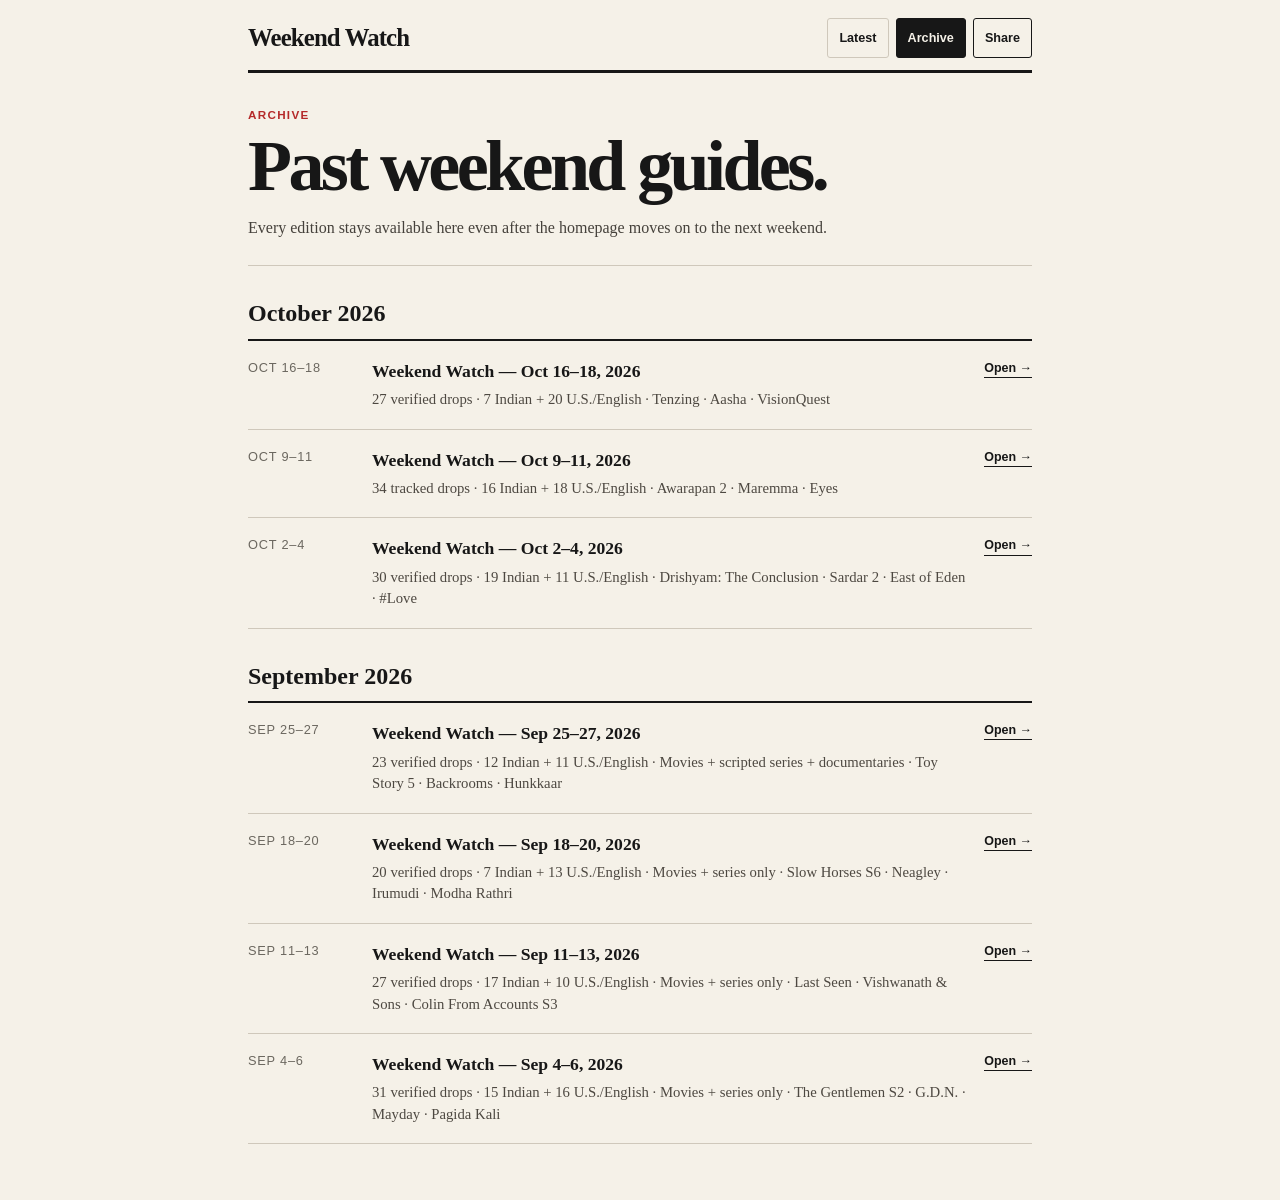
==== commit 8e04b091: "Oct 16th Update" ====
--- a/archive/index.html
+++ b/archive/index.html
@@ -1,7 +1,7 @@
 <!DOCTYPE html>
 
 <html lang="en"><head><meta charset="utf-8"/><meta content="width=device-width, initial-scale=1, viewport-fit=cover" name="viewport"/><title>Weekend Watch — Archive</title><style> :root{--paper:#f5f1e8;--ink:#171717;--muted:#6b675f;--line:#cfc8bb;--red:#b52a2a;--blue:#275a8a}*{box-sizing:border-box}body{margin:0;background:var(--paper);color:var(--ink);font-family:Arial,Helvetica,sans-serif;line-height:1.45;-webkit-font-smoothing:antialiased}.page{width:min(820px,100%);margin:0 auto;padding:0 18px 56px}header{padding:18px 0 12px;border-bottom:3px solid var(--ink)}.masthead-row{display:flex;align-items:center;justify-content:space-between;gap:14px}.brand{font-family:Georgia,"Times New Roman",serif;font-weight:700;font-size:1.55rem;letter-spacing:-.035em;white-space:nowrap}.header-actions{display:flex;align-items:center;gap:7px}.nav-link,.share{display:inline-flex;align-items:center;justify-content:center;min-height:40px;padding:8px 11px;border:1px solid var(--line);border-radius:3px;background:transparent;color:var(--ink);text-decoration:none;font-weight:700;font-size:.79rem;cursor:pointer;white-space:nowrap}.nav-link.active{background:var(--ink);border-color:var(--ink);color:var(--paper)}.share{border-color:var(--ink)}.hero{padding:34px 0 26px;border-bottom:1px solid var(--line)}.kicker{color:var(--red);font-weight:800;text-transform:uppercase;letter-spacing:.11em;font-size:.73rem;margin-bottom:8px}h1{font-family:Georgia,"Times New Roman",serif;font-size:clamp(2.3rem,9vw,4.5rem);line-height:.97;letter-spacing:-.05em;margin:0}.dek{color:#45413b;font-family:Georgia,"Times New Roman",serif;font-size:1rem;margin:14px 0 0}.month{margin-top:30px}.month h2{font-family:Georgia,"Times New Roman",serif;font-size:1.5rem;margin:0;padding-bottom:8px;border-bottom:2px solid var(--ink)}.edition{display:grid;grid-template-columns:110px minmax(0,1fr) auto;gap:14px;align-items:start;padding:18px 0;border-bottom:1px solid var(--line)}.date{color:var(--muted);font-size:.8rem;text-transform:uppercase;letter-spacing:.06em}.title{font-family:Georgia,"Times New Roman",serif;font-size:1.1rem;font-weight:700}.summary{color:#4d4841;font-family:Georgia,"Times New Roman",serif;font-size:.92rem;margin-top:5px}.open{color:var(--ink);text-decoration:none;font-weight:800;font-size:.78rem;white-space:nowrap;border-bottom:1px solid var(--ink)}.toast{position:fixed;left:50%;bottom:22px;transform:translateX(-50%) translateY(20px);background:var(--ink);color:#fff;padding:10px 14px;border-radius:4px;font-size:.8rem;opacity:0;pointer-events:none;transition:.2s ease}.toast.show{opacity:1;transform:translateX(-50%) translateY(0)}@media(max-width:560px){.edition{grid-template-columns:1fr auto}.date{grid-column:1/-1}}@media(max-width:480px){.masthead-row{flex-wrap:wrap}.header-actions{width:100%;justify-content:flex-start}}</style><link href="/manifest.webmanifest" rel="manifest"/><meta content="#f5f1e8" name="theme-color"/><meta content="Weekend Watch" name="application-name"/><meta content="yes" name="apple-mobile-web-app-capable"/><meta content="Weekend Watch" name="apple-mobile-web-app-title"/><link href="/icons/apple-touch-icon.png" rel="apple-touch-icon" sizes="180x180"/><link href="/icons/favicon-32.png" rel="icon" sizes="32x32" type="image/png"/><link href="/icons/icon-192.png" rel="icon" sizes="192x192" type="image/png"/></head><body><div class="page"><header><div class="masthead-row"><div class="brand">Weekend Watch</div><div aria-label="Site navigation" class="header-actions"><a class="nav-link" href="/">Latest</a><a class="nav-link active" href="/archive/">Archive</a><button class="share" id="shareButton" type="button">Share</button></div></div></header><section class="hero"><div class="kicker">Archive</div><h1>Past weekend guides.</h1><p class="dek">Every edition stays available here even after the homepage moves on to the next weekend.</p></section><section class="month"><h2>October 2026</h2>
-<article class="edition"><div class="date">Oct 9–11</div><div><div class="title">Weekend Watch — Oct 9–11, 2026</div><div class="summary">34 tracked drops · 16 Indian + 18 U.S./English · Awarapan 2 · Maremma · Eyes</div></div><a class="open" href="/archive/2026-10-09/">Open →</a></article>
+<article class="edition"><div class="date">Oct 16–18</div><div><div class="title">Weekend Watch — Oct 16–18, 2026</div><div class="summary">27 verified drops · 7 Indian + 20 U.S./English · Tenzing · Aasha · VisionQuest</div></div><a class="open" href="/archive/2026-10-16/">Open →</a></article><article class="edition"><div class="date">Oct 9–11</div><div><div class="title">Weekend Watch — Oct 9–11, 2026</div><div class="summary">34 tracked drops · 16 Indian + 18 U.S./English · Awarapan 2 · Maremma · Eyes</div></div><a class="open" href="/archive/2026-10-09/">Open →</a></article>
 <article class="edition"><div class="date">Oct 2–4</div><div><div class="title">Weekend Watch — Oct 2–4, 2026</div><div class="summary">30 verified drops · 19 Indian + 11 U.S./English · Drishyam: The Conclusion · Sardar 2 · East of Eden · #Love</div></div><a class="open" href="/archive/2026-10-02/">Open →</a></article></section><section class="month"><h2>September 2026</h2>
 <article class="edition"><div class="date">Sep 25–27</div><div><div class="title">Weekend Watch — Sep 25–27, 2026</div><div class="summary">23 verified drops · 12 Indian + 11 U.S./English · Movies + scripted series + documentaries · Toy Story 5 · Backrooms · Hunkkaar</div></div><a class="open" href="/archive/2026-09-25/">Open →</a></article><article class="edition"><div class="date">Sep 18–20</div><div><div class="title">Weekend Watch — Sep 18–20, 2026</div><div class="summary">20 verified drops · 7 Indian + 13 U.S./English · Movies + series only · Slow Horses S6 · Neagley · Irumudi · Modha Rathri</div></div><a class="open" href="/archive/2026-09-18/">Open →</a></article><article class="edition"><div class="date">Sep 11–13</div><div><div class="title">Weekend Watch — Sep 11–13, 2026</div><div class="summary">27 verified drops · 17 Indian + 10 U.S./English · Movies + series only · Last Seen · Vishwanath &amp; Sons · Colin From Accounts S3</div></div><a class="open" href="/archive/2026-09-11/">Open →</a></article>
 <article class="edition"><div class="date">Sep 4–6</div><div><div class="title">Weekend Watch — Sep 4–6, 2026</div><div class="summary">31 verified drops · 15 Indian + 16 U.S./English · Movies + series only · The Gentlemen S2 · G.D.N. · Mayday · Pagida Kali</div></div><a class="open" href="/archive/2026-09-04/">Open →</a></article>
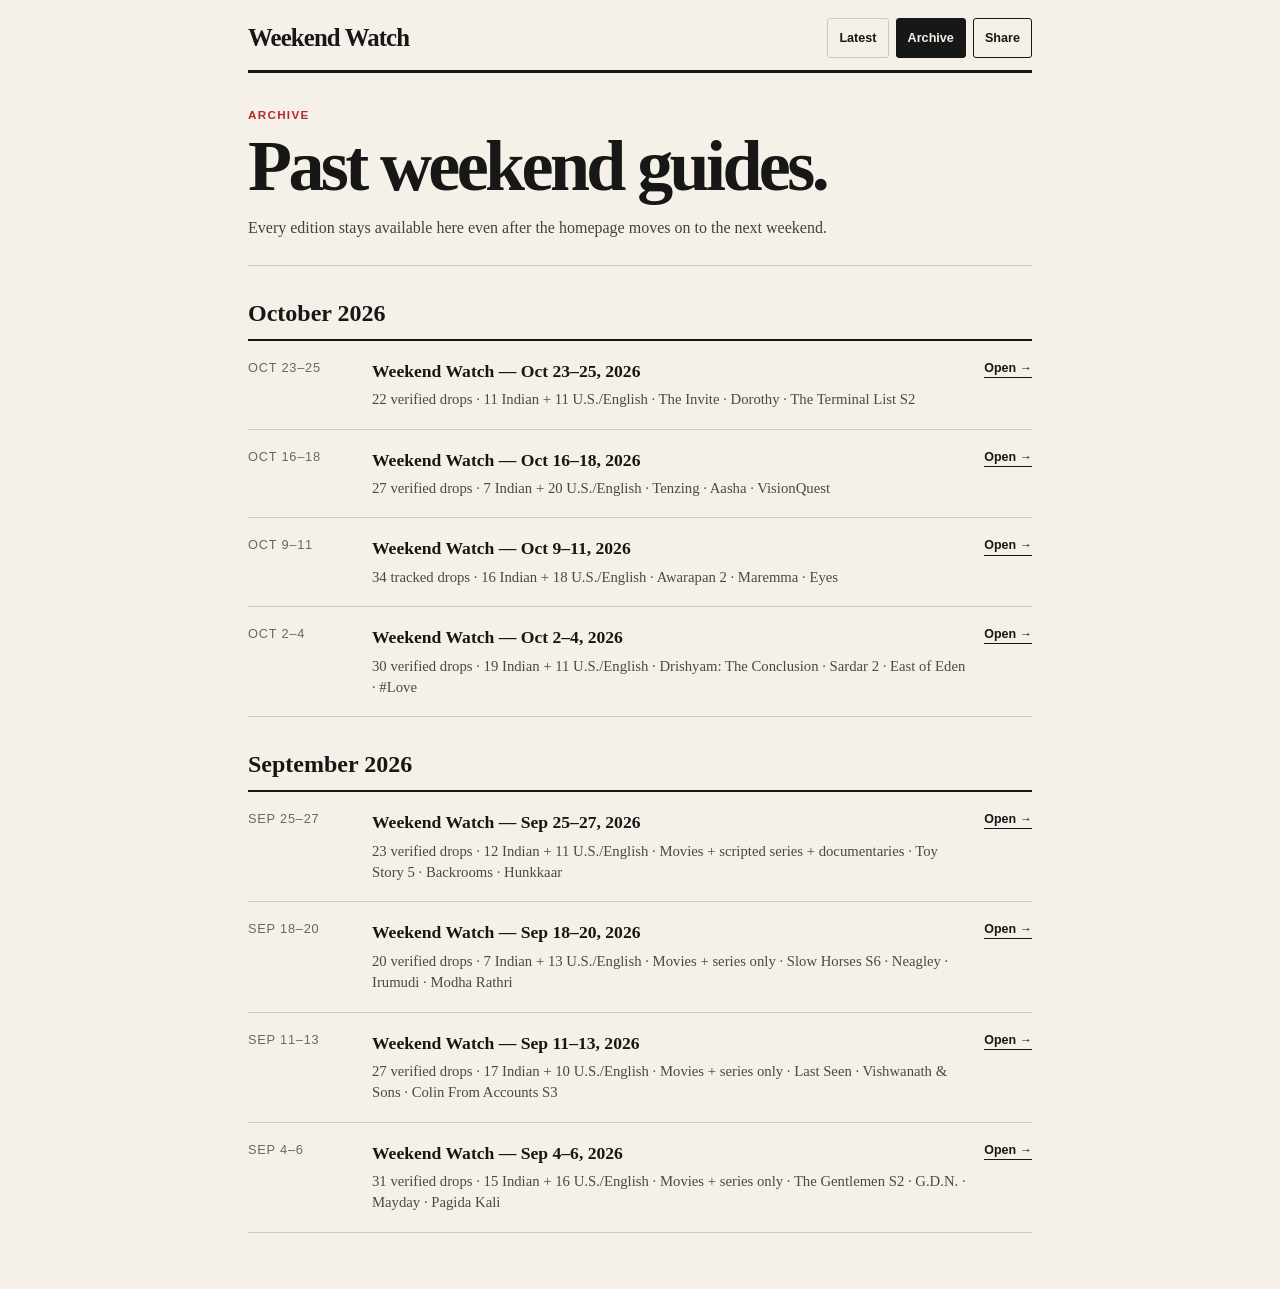
==== commit 15a9bbac: "Oct 23rd Update" ====
--- a/archive/index.html
+++ b/archive/index.html
@@ -1,6 +1,7 @@
 <!DOCTYPE html>
 
 <html lang="en"><head><meta charset="utf-8"/><meta content="width=device-width, initial-scale=1, viewport-fit=cover" name="viewport"/><title>Weekend Watch — Archive</title><style> :root{--paper:#f5f1e8;--ink:#171717;--muted:#6b675f;--line:#cfc8bb;--red:#b52a2a;--blue:#275a8a}*{box-sizing:border-box}body{margin:0;background:var(--paper);color:var(--ink);font-family:Arial,Helvetica,sans-serif;line-height:1.45;-webkit-font-smoothing:antialiased}.page{width:min(820px,100%);margin:0 auto;padding:0 18px 56px}header{padding:18px 0 12px;border-bottom:3px solid var(--ink)}.masthead-row{display:flex;align-items:center;justify-content:space-between;gap:14px}.brand{font-family:Georgia,"Times New Roman",serif;font-weight:700;font-size:1.55rem;letter-spacing:-.035em;white-space:nowrap}.header-actions{display:flex;align-items:center;gap:7px}.nav-link,.share{display:inline-flex;align-items:center;justify-content:center;min-height:40px;padding:8px 11px;border:1px solid var(--line);border-radius:3px;background:transparent;color:var(--ink);text-decoration:none;font-weight:700;font-size:.79rem;cursor:pointer;white-space:nowrap}.nav-link.active{background:var(--ink);border-color:var(--ink);color:var(--paper)}.share{border-color:var(--ink)}.hero{padding:34px 0 26px;border-bottom:1px solid var(--line)}.kicker{color:var(--red);font-weight:800;text-transform:uppercase;letter-spacing:.11em;font-size:.73rem;margin-bottom:8px}h1{font-family:Georgia,"Times New Roman",serif;font-size:clamp(2.3rem,9vw,4.5rem);line-height:.97;letter-spacing:-.05em;margin:0}.dek{color:#45413b;font-family:Georgia,"Times New Roman",serif;font-size:1rem;margin:14px 0 0}.month{margin-top:30px}.month h2{font-family:Georgia,"Times New Roman",serif;font-size:1.5rem;margin:0;padding-bottom:8px;border-bottom:2px solid var(--ink)}.edition{display:grid;grid-template-columns:110px minmax(0,1fr) auto;gap:14px;align-items:start;padding:18px 0;border-bottom:1px solid var(--line)}.date{color:var(--muted);font-size:.8rem;text-transform:uppercase;letter-spacing:.06em}.title{font-family:Georgia,"Times New Roman",serif;font-size:1.1rem;font-weight:700}.summary{color:#4d4841;font-family:Georgia,"Times New Roman",serif;font-size:.92rem;margin-top:5px}.open{color:var(--ink);text-decoration:none;font-weight:800;font-size:.78rem;white-space:nowrap;border-bottom:1px solid var(--ink)}.toast{position:fixed;left:50%;bottom:22px;transform:translateX(-50%) translateY(20px);background:var(--ink);color:#fff;padding:10px 14px;border-radius:4px;font-size:.8rem;opacity:0;pointer-events:none;transition:.2s ease}.toast.show{opacity:1;transform:translateX(-50%) translateY(0)}@media(max-width:560px){.edition{grid-template-columns:1fr auto}.date{grid-column:1/-1}}@media(max-width:480px){.masthead-row{flex-wrap:wrap}.header-actions{width:100%;justify-content:flex-start}}</style><link href="/manifest.webmanifest" rel="manifest"/><meta content="#f5f1e8" name="theme-color"/><meta content="Weekend Watch" name="application-name"/><meta content="yes" name="apple-mobile-web-app-capable"/><meta content="Weekend Watch" name="apple-mobile-web-app-title"/><link href="/icons/apple-touch-icon.png" rel="apple-touch-icon" sizes="180x180"/><link href="/icons/favicon-32.png" rel="icon" sizes="32x32" type="image/png"/><link href="/icons/icon-192.png" rel="icon" sizes="192x192" type="image/png"/></head><body><div class="page"><header><div class="masthead-row"><div class="brand">Weekend Watch</div><div aria-label="Site navigation" class="header-actions"><a class="nav-link" href="/">Latest</a><a class="nav-link active" href="/archive/">Archive</a><button class="share" id="shareButton" type="button">Share</button></div></div></header><section class="hero"><div class="kicker">Archive</div><h1>Past weekend guides.</h1><p class="dek">Every edition stays available here even after the homepage moves on to the next weekend.</p></section><section class="month"><h2>October 2026</h2>
+<article class="edition"><div class="date">Oct 23–25</div><div><div class="title">Weekend Watch — Oct 23–25, 2026</div><div class="summary">22 verified drops · 11 Indian + 11 U.S./English · The Invite · Dorothy · The Terminal List S2</div></div><a class="open" href="/archive/2026-10-23/">Open →</a></article>
 <article class="edition"><div class="date">Oct 16–18</div><div><div class="title">Weekend Watch — Oct 16–18, 2026</div><div class="summary">27 verified drops · 7 Indian + 20 U.S./English · Tenzing · Aasha · VisionQuest</div></div><a class="open" href="/archive/2026-10-16/">Open →</a></article><article class="edition"><div class="date">Oct 9–11</div><div><div class="title">Weekend Watch — Oct 9–11, 2026</div><div class="summary">34 tracked drops · 16 Indian + 18 U.S./English · Awarapan 2 · Maremma · Eyes</div></div><a class="open" href="/archive/2026-10-09/">Open →</a></article>
 <article class="edition"><div class="date">Oct 2–4</div><div><div class="title">Weekend Watch — Oct 2–4, 2026</div><div class="summary">30 verified drops · 19 Indian + 11 U.S./English · Drishyam: The Conclusion · Sardar 2 · East of Eden · #Love</div></div><a class="open" href="/archive/2026-10-02/">Open →</a></article></section><section class="month"><h2>September 2026</h2>
 <article class="edition"><div class="date">Sep 25–27</div><div><div class="title">Weekend Watch — Sep 25–27, 2026</div><div class="summary">23 verified drops · 12 Indian + 11 U.S./English · Movies + scripted series + documentaries · Toy Story 5 · Backrooms · Hunkkaar</div></div><a class="open" href="/archive/2026-09-25/">Open →</a></article><article class="edition"><div class="date">Sep 18–20</div><div><div class="title">Weekend Watch — Sep 18–20, 2026</div><div class="summary">20 verified drops · 7 Indian + 13 U.S./English · Movies + series only · Slow Horses S6 · Neagley · Irumudi · Modha Rathri</div></div><a class="open" href="/archive/2026-09-18/">Open →</a></article><article class="edition"><div class="date">Sep 11–13</div><div><div class="title">Weekend Watch — Sep 11–13, 2026</div><div class="summary">27 verified drops · 17 Indian + 10 U.S./English · Movies + series only · Last Seen · Vishwanath &amp; Sons · Colin From Accounts S3</div></div><a class="open" href="/archive/2026-09-11/">Open →</a></article>
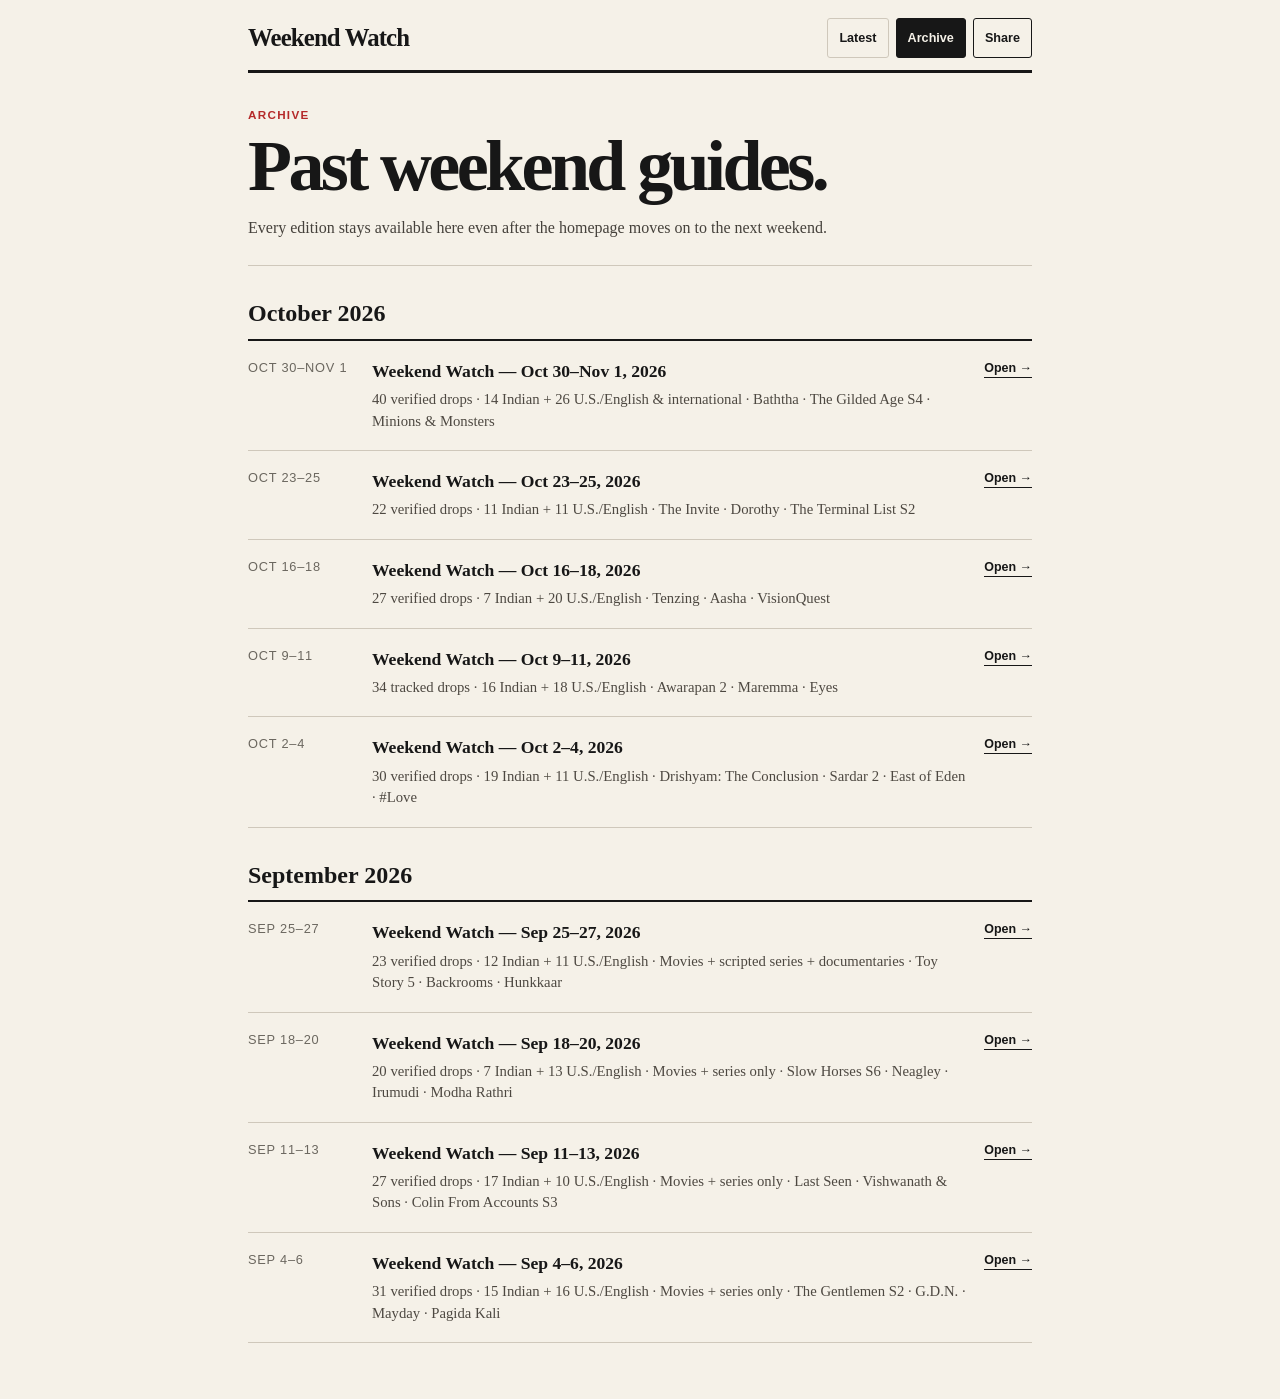
==== commit 40f71074: "Oct 30th Update" ====
--- a/archive/index.html
+++ b/archive/index.html
@@ -1,6 +1,6 @@
 <!DOCTYPE html>
 
-<html lang="en"><head><meta charset="utf-8"/><meta content="width=device-width, initial-scale=1, viewport-fit=cover" name="viewport"/><title>Weekend Watch — Archive</title><style> :root{--paper:#f5f1e8;--ink:#171717;--muted:#6b675f;--line:#cfc8bb;--red:#b52a2a;--blue:#275a8a}*{box-sizing:border-box}body{margin:0;background:var(--paper);color:var(--ink);font-family:Arial,Helvetica,sans-serif;line-height:1.45;-webkit-font-smoothing:antialiased}.page{width:min(820px,100%);margin:0 auto;padding:0 18px 56px}header{padding:18px 0 12px;border-bottom:3px solid var(--ink)}.masthead-row{display:flex;align-items:center;justify-content:space-between;gap:14px}.brand{font-family:Georgia,"Times New Roman",serif;font-weight:700;font-size:1.55rem;letter-spacing:-.035em;white-space:nowrap}.header-actions{display:flex;align-items:center;gap:7px}.nav-link,.share{display:inline-flex;align-items:center;justify-content:center;min-height:40px;padding:8px 11px;border:1px solid var(--line);border-radius:3px;background:transparent;color:var(--ink);text-decoration:none;font-weight:700;font-size:.79rem;cursor:pointer;white-space:nowrap}.nav-link.active{background:var(--ink);border-color:var(--ink);color:var(--paper)}.share{border-color:var(--ink)}.hero{padding:34px 0 26px;border-bottom:1px solid var(--line)}.kicker{color:var(--red);font-weight:800;text-transform:uppercase;letter-spacing:.11em;font-size:.73rem;margin-bottom:8px}h1{font-family:Georgia,"Times New Roman",serif;font-size:clamp(2.3rem,9vw,4.5rem);line-height:.97;letter-spacing:-.05em;margin:0}.dek{color:#45413b;font-family:Georgia,"Times New Roman",serif;font-size:1rem;margin:14px 0 0}.month{margin-top:30px}.month h2{font-family:Georgia,"Times New Roman",serif;font-size:1.5rem;margin:0;padding-bottom:8px;border-bottom:2px solid var(--ink)}.edition{display:grid;grid-template-columns:110px minmax(0,1fr) auto;gap:14px;align-items:start;padding:18px 0;border-bottom:1px solid var(--line)}.date{color:var(--muted);font-size:.8rem;text-transform:uppercase;letter-spacing:.06em}.title{font-family:Georgia,"Times New Roman",serif;font-size:1.1rem;font-weight:700}.summary{color:#4d4841;font-family:Georgia,"Times New Roman",serif;font-size:.92rem;margin-top:5px}.open{color:var(--ink);text-decoration:none;font-weight:800;font-size:.78rem;white-space:nowrap;border-bottom:1px solid var(--ink)}.toast{position:fixed;left:50%;bottom:22px;transform:translateX(-50%) translateY(20px);background:var(--ink);color:#fff;padding:10px 14px;border-radius:4px;font-size:.8rem;opacity:0;pointer-events:none;transition:.2s ease}.toast.show{opacity:1;transform:translateX(-50%) translateY(0)}@media(max-width:560px){.edition{grid-template-columns:1fr auto}.date{grid-column:1/-1}}@media(max-width:480px){.masthead-row{flex-wrap:wrap}.header-actions{width:100%;justify-content:flex-start}}</style><link href="/manifest.webmanifest" rel="manifest"/><meta content="#f5f1e8" name="theme-color"/><meta content="Weekend Watch" name="application-name"/><meta content="yes" name="apple-mobile-web-app-capable"/><meta content="Weekend Watch" name="apple-mobile-web-app-title"/><link href="/icons/apple-touch-icon.png" rel="apple-touch-icon" sizes="180x180"/><link href="/icons/favicon-32.png" rel="icon" sizes="32x32" type="image/png"/><link href="/icons/icon-192.png" rel="icon" sizes="192x192" type="image/png"/></head><body><div class="page"><header><div class="masthead-row"><div class="brand">Weekend Watch</div><div aria-label="Site navigation" class="header-actions"><a class="nav-link" href="/">Latest</a><a class="nav-link active" href="/archive/">Archive</a><button class="share" id="shareButton" type="button">Share</button></div></div></header><section class="hero"><div class="kicker">Archive</div><h1>Past weekend guides.</h1><p class="dek">Every edition stays available here even after the homepage moves on to the next weekend.</p></section><section class="month"><h2>October 2026</h2>
+<html lang="en"><head><meta charset="utf-8"/><meta content="width=device-width, initial-scale=1, viewport-fit=cover" name="viewport"/><title>Weekend Watch — Archive</title><style> :root{--paper:#f5f1e8;--ink:#171717;--muted:#6b675f;--line:#cfc8bb;--red:#b52a2a;--blue:#275a8a}*{box-sizing:border-box}body{margin:0;background:var(--paper);color:var(--ink);font-family:Arial,Helvetica,sans-serif;line-height:1.45;-webkit-font-smoothing:antialiased}.page{width:min(820px,100%);margin:0 auto;padding:0 18px 56px}header{padding:18px 0 12px;border-bottom:3px solid var(--ink)}.masthead-row{display:flex;align-items:center;justify-content:space-between;gap:14px}.brand{font-family:Georgia,"Times New Roman",serif;font-weight:700;font-size:1.55rem;letter-spacing:-.035em;white-space:nowrap}.header-actions{display:flex;align-items:center;gap:7px}.nav-link,.share{display:inline-flex;align-items:center;justify-content:center;min-height:40px;padding:8px 11px;border:1px solid var(--line);border-radius:3px;background:transparent;color:var(--ink);text-decoration:none;font-weight:700;font-size:.79rem;cursor:pointer;white-space:nowrap}.nav-link.active{background:var(--ink);border-color:var(--ink);color:var(--paper)}.share{border-color:var(--ink)}.hero{padding:34px 0 26px;border-bottom:1px solid var(--line)}.kicker{color:var(--red);font-weight:800;text-transform:uppercase;letter-spacing:.11em;font-size:.73rem;margin-bottom:8px}h1{font-family:Georgia,"Times New Roman",serif;font-size:clamp(2.3rem,9vw,4.5rem);line-height:.97;letter-spacing:-.05em;margin:0}.dek{color:#45413b;font-family:Georgia,"Times New Roman",serif;font-size:1rem;margin:14px 0 0}.month{margin-top:30px}.month h2{font-family:Georgia,"Times New Roman",serif;font-size:1.5rem;margin:0;padding-bottom:8px;border-bottom:2px solid var(--ink)}.edition{display:grid;grid-template-columns:110px minmax(0,1fr) auto;gap:14px;align-items:start;padding:18px 0;border-bottom:1px solid var(--line)}.date{color:var(--muted);font-size:.8rem;text-transform:uppercase;letter-spacing:.06em}.title{font-family:Georgia,"Times New Roman",serif;font-size:1.1rem;font-weight:700}.summary{color:#4d4841;font-family:Georgia,"Times New Roman",serif;font-size:.92rem;margin-top:5px}.open{color:var(--ink);text-decoration:none;font-weight:800;font-size:.78rem;white-space:nowrap;border-bottom:1px solid var(--ink)}.toast{position:fixed;left:50%;bottom:22px;transform:translateX(-50%) translateY(20px);background:var(--ink);color:#fff;padding:10px 14px;border-radius:4px;font-size:.8rem;opacity:0;pointer-events:none;transition:.2s ease}.toast.show{opacity:1;transform:translateX(-50%) translateY(0)}@media(max-width:560px){.edition{grid-template-columns:1fr auto}.date{grid-column:1/-1}}@media(max-width:480px){.masthead-row{flex-wrap:wrap}.header-actions{width:100%;justify-content:flex-start}}</style><link href="/manifest.webmanifest" rel="manifest"/><meta content="#f5f1e8" name="theme-color"/><meta content="Weekend Watch" name="application-name"/><meta content="yes" name="apple-mobile-web-app-capable"/><meta content="Weekend Watch" name="apple-mobile-web-app-title"/><link href="/icons/apple-touch-icon.png" rel="apple-touch-icon" sizes="180x180"/><link href="/icons/favicon-32.png" rel="icon" sizes="32x32" type="image/png"/><link href="/icons/icon-192.png" rel="icon" sizes="192x192" type="image/png"/></head><body><div class="page"><header><div class="masthead-row"><div class="brand">Weekend Watch</div><div aria-label="Site navigation" class="header-actions"><a class="nav-link" href="/">Latest</a><a class="nav-link active" href="/archive/">Archive</a><button class="share" id="shareButton" type="button">Share</button></div></div></header><section class="hero"><div class="kicker">Archive</div><h1>Past weekend guides.</h1><p class="dek">Every edition stays available here even after the homepage moves on to the next weekend.</p></section><section class="month"><h2>October 2026</h2><article class="edition"><div class="date">Oct 30–Nov 1</div><div><div class="title">Weekend Watch — Oct 30–Nov 1, 2026</div><div class="summary">40 verified drops · 14 Indian + 26 U.S./English &amp; international · Baththa · The Gilded Age S4 · Minions &amp; Monsters</div></div><a class="open" href="/archive/2026-10-30/">Open →</a></article>
 <article class="edition"><div class="date">Oct 23–25</div><div><div class="title">Weekend Watch — Oct 23–25, 2026</div><div class="summary">22 verified drops · 11 Indian + 11 U.S./English · The Invite · Dorothy · The Terminal List S2</div></div><a class="open" href="/archive/2026-10-23/">Open →</a></article>
 <article class="edition"><div class="date">Oct 16–18</div><div><div class="title">Weekend Watch — Oct 16–18, 2026</div><div class="summary">27 verified drops · 7 Indian + 20 U.S./English · Tenzing · Aasha · VisionQuest</div></div><a class="open" href="/archive/2026-10-16/">Open →</a></article><article class="edition"><div class="date">Oct 9–11</div><div><div class="title">Weekend Watch — Oct 9–11, 2026</div><div class="summary">34 tracked drops · 16 Indian + 18 U.S./English · Awarapan 2 · Maremma · Eyes</div></div><a class="open" href="/archive/2026-10-09/">Open →</a></article>
 <article class="edition"><div class="date">Oct 2–4</div><div><div class="title">Weekend Watch — Oct 2–4, 2026</div><div class="summary">30 verified drops · 19 Indian + 11 U.S./English · Drishyam: The Conclusion · Sardar 2 · East of Eden · #Love</div></div><a class="open" href="/archive/2026-10-02/">Open →</a></article></section><section class="month"><h2>September 2026</h2>
